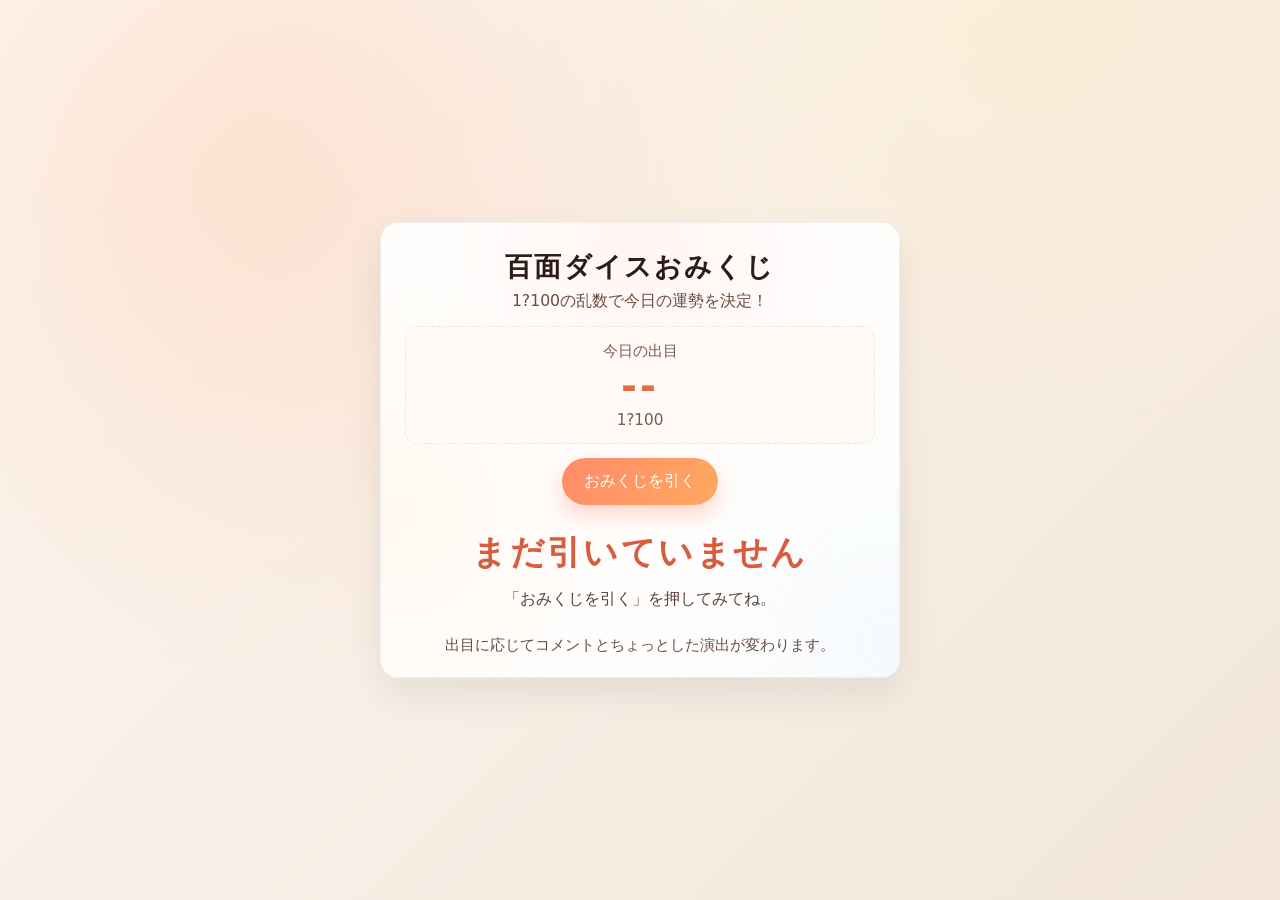
==== omikuji-dice.html @ e7899854 "百面ダイスみくじを追加" ====
<!DOCTYPE html>
<html lang="ja">
<head>
  <meta charset="UTF-8" />
  <meta name="viewport" content="width=device-width, initial-scale=1.0" />
  <title>百面ダイスおみくじ</title>
  <style>
    :root {
      font-family: "Hiragino Sans", "Noto Sans JP", system-ui, -apple-system, "Segoe UI", sans-serif;
      background: radial-gradient(circle at 20% 20%, rgba(255, 195, 160, 0.35), transparent 40%),
        radial-gradient(circle at 80% 0%, rgba(255, 235, 186, 0.3), transparent 40%),
        linear-gradient(135deg, #fdf7f1 0%, #f2e6da 100%);
      color: #2d1b15;
      min-height: 100vh;
    }

    * { box-sizing: border-box; }

    body {
      margin: 0;
      display: grid;
      place-items: center;
      min-height: 100vh;
      padding: 28px 14px;
    }

    .scene { position: relative; width: min(520px, 100%); }

    .card {
      position: relative;
      overflow: hidden;
      background: rgba(255, 255, 255, 0.92);
      border: 1px solid rgba(0, 0, 0, 0.06);
      border-radius: 18px;
      box-shadow: 0 16px 38px rgba(0, 0, 0, 0.08);
      padding: 26px 24px 22px;
      backdrop-filter: blur(6px);
      transition: transform 180ms ease, box-shadow 180ms ease;
    }

    .card::before {
      content: "";
      position: absolute;
      inset: -20% -10%;
      background: radial-gradient(circle at 50% 20%, rgba(255, 122, 122, 0.08), transparent 35%),
        radial-gradient(circle at 10% 60%, rgba(255, 191, 118, 0.1), transparent 35%),
        radial-gradient(circle at 90% 80%, rgba(124, 201, 255, 0.08), transparent 35%);
      z-index: 0;
      opacity: 0.9;
      transition: opacity 200ms ease;
    }

    header { position: relative; z-index: 1; text-align: center; margin-bottom: 12px; }

    h1 { margin: 0; font-size: 1.7rem; letter-spacing: 0.08em; }
    .subtitle { margin: 6px 0 0; font-size: 0.98rem; color: #6b4c3d; }

    .dice {
      position: relative;
      z-index: 1;
      display: grid;
      place-items: center;
      background: #fffaf6;
      border: 1px dashed rgba(0, 0, 0, 0.08);
      border-radius: 12px;
      padding: 14px 12px;
      margin: 14px 0;
    }

    .roll-number { font-size: 2.4rem; font-weight: 800; letter-spacing: 0.08em; color: #e56d43; margin: 2px 0; }
    .roll-label { margin: 0; color: #7a5a4c; font-size: 0.95rem; }

    .button-row { display: flex; justify-content: center; margin: 10px 0 14px; position: relative; z-index: 1; }

    button {
      padding: 13px 22px;
      font-size: 1rem;
      border: none;
      border-radius: 999px;
      cursor: pointer;
      color: #fff;
      background: linear-gradient(120deg, #ff8b6b, #ffa85f);
      box-shadow: 0 10px 22px rgba(255, 138, 107, 0.35);
      transition: transform 140ms ease, box-shadow 140ms ease, filter 140ms ease;
    }
    button:hover { transform: translateY(-1px); box-shadow: 0 12px 26px rgba(255, 138, 107, 0.4); filter: brightness(1.02); }
    button:active { transform: translateY(0); box-shadow: 0 5px 14px rgba(255, 138, 107, 0.32); }

    .result { position: relative; z-index: 1; text-align: center; margin-top: 10px; padding: 12px 10px 6px; }
    .fortune-name { font-size: 2.1rem; font-weight: 800; margin: 0; color: #d95c3f; letter-spacing: 0.07em; }
    .message { margin: 10px 0 0; font-size: 1rem; line-height: 1.6; color: #5b4034; min-height: 1.6em; }
    .note { position: relative; z-index: 1; margin: 18px 0 0; font-size: 0.92rem; color: #6b4c3d; text-align: center; }
    .meta { font-size: 0.82rem; color: #8a6f5a; margin-top: 6px; }

    .card.effect-extreme { box-shadow: 0 16px 38px rgba(255, 107, 107, 0.45), 0 0 0 1px rgba(255, 107, 107, 0.2); transform: translateY(-2px); animation: glow 1.4s ease-in-out; }
    .card.effect-extreme::before { opacity: 1; background: radial-gradient(circle at 50% 20%, rgba(255, 87, 134, 0.28), transparent 38%), radial-gradient(circle at 15% 70%, rgba(255, 207, 94, 0.24), transparent 42%), radial-gradient(circle at 85% 80%, rgba(154, 231, 255, 0.2), transparent 42%); }

    .card.effect-bright { box-shadow: 0 14px 30px rgba(255, 165, 79, 0.35), 0 0 0 1px rgba(255, 165, 79, 0.2); transform: translateY(-1px); animation: shimmer 1.4s ease-in-out; }
    .card.effect-gold { box-shadow: 0 14px 30px rgba(255, 202, 40, 0.3), 0 0 0 1px rgba(255, 202, 40, 0.2); animation: shimmer 1.6s ease-in-out; }
    .card.effect-bounce { animation: bounce 0.6s ease; }
    .card.effect-ripple::before { animation: ripple 1.8s ease-out; }
    .card.effect-wobble { animation: wobble 0.9s ease; }

    .particles { position: fixed; inset: 0; pointer-events: none; z-index: 2; overflow: hidden; }
    .particle { position: absolute; width: 10px; height: 10px; border-radius: 999px; background: var(--color, #ff9a76); opacity: 0; animation: pop 1s ease-out forwards; }

    @keyframes pop { 0% { transform: translate(-50%, -30%) scale(0.6); opacity: 0.95; } 60% { opacity: 0.9; } 100% { transform: translate(-50%, -160%) scale(0); opacity: 0; } }
    @keyframes glow { 0% { box-shadow: 0 16px 38px rgba(255, 107, 107, 0.2), 0 0 0 1px rgba(255, 107, 107, 0.1); } 50% { box-shadow: 0 16px 38px rgba(255, 107, 107, 0.52), 0 0 0 2px rgba(255, 107, 107, 0.24); } 100% { box-shadow: 0 16px 38px rgba(255, 107, 107, 0.2), 0 0 0 1px rgba(255, 107, 107, 0.1); } }
    @keyframes shimmer { 0% { filter: saturate(1); } 50% { filter: saturate(1.12); } 100% { filter: saturate(1); } }
    @keyframes bounce { 0% { transform: translateY(-2px) scale(0.98); } 60% { transform: translateY(2px) scale(1.02); } 100% { transform: translateY(0) scale(1); } }
    @keyframes ripple { 0% { opacity: 0.9; } 100% { opacity: 0.2; } }
    @keyframes wobble { 0% { transform: rotate(-1deg); } 25% { transform: rotate(1deg); } 50% { transform: rotate(-1deg); } 100% { transform: rotate(0deg); } }
  </style>
</head>
<body>
  <div class="scene">
    <main class="card" id="card">
      <header>
        <h1>百面ダイスおみくじ</h1>
        <p class="subtitle">1?100の乱数で今日の運勢を決定！</p>
      </header>

      <section class="dice">
        <p class="roll-label">今日の出目</p>
        <div class="roll-number" id="roll-number">--</div>
        <p class="roll-label">1?100</p>
      </section>

      <div class="button-row">
        <button id="draw">おみくじを引く</button>
      </div>

      <div class="result" id="result">
        <p class="fortune-name" id="fortune-name">まだ引いていません</p>
        <p class="message" id="fortune-message">「おみくじを引く」を押してみてね。</p>
      </div>

      <p class="note">出目に応じてコメントとちょっとした演出が変わります。</p>
    </main>
    <div class="particles" id="particles"></div>
  </div>

  <script>
    const fortunes = [
      { min: 1, max: 5, name: "エクストリーム吉", messages: [
        "今日はフルアクセル！思い切った挑戦が最高の景色を連れてくる。",
        "勢いが味方する日。直感を信じて飛び込めばドラマが待っている！",
        "まさに記念日。やりたかったことを全部始めても追い風が吹いてる。"
      ], effect: "extreme", color: "#ff4d7a", particles: 26 },
      { min: 6, max: 20, name: "素晴らしい吉", messages: [
        "周りが拍手してくれそうな好調さ。遠慮せずスポットライトへ。",
        "ひと工夫が金色に光る日。丁寧さが大きな成果に化けそう。",
        "運気は快晴。やりたいことリストに一気にチェックを入れよう。"
      ], effect: "bright", color: "#ffa542", particles: 18 },
      { min: 21, max: 30, name: "大吉", messages: [
        "穏やかにして最高。余裕ある判断が未来の褒美を作る。",
        "嬉しい偶然が重なる予感。肩の力を抜いて笑って過ごそう。",
        "小さなチャレンジが大きな自信に。楽しみながら一歩前へ。"
      ], effect: "gold", color: "#ffc833", particles: 16 },
      { min: 31, max: 50, name: "中吉", messages: [
        "ゆるやかな追い風。じっくり取り組めば結果はついてくる。",
        "会話にヒントあり。周りの声を拾うと次の一手が見える。",
        "段取りを整えると快適。準備に時間をかけて吉。"
      ], effect: "bounce", color: "#ff9a76", particles: 12 },
      { min: 51, max: 70, name: "小吉", messages: [
        "こまめな休憩が吉。リラックスが良い流れを呼び込みそう。",
        "いつもと違う道を選ぶと小さな発見が待っている。",
        "背伸びせず、マイペースで。静かな幸運が寄り添ってくる。"
      ], effect: "ripple", color: "#89c2ff", particles: 10 },
      { min: 71, max: 90, name: "どっちかというと吉", messages: [
        "気持ちの持ちようが大事。ポジティブ変換が運気を上げる鍵。",
        "結果より過程を楽しんで吉。寄り道からいいアイデアが生まれる。",
        "笑いが運を引き寄せる日。軽い冗談をひとつ用意しておこう。"
      ], effect: "wobble", color: "#6ecbba", particles: 8 },
      { min: 91, max: 95, name: "微吉", messages: [
        "今日は調整日。ゆっくり整えて明日にバトンを渡そう。",
        "深呼吸してペースダウン。静かな時間がエネルギー補給に。",
        "大切なのは無理しないこと。こまめな水分補給でリズムをキープ。"
      ], effect: "ripple", color: "#9aa0b9", particles: 6 },
      { min: 96, max: 100, name: "逆に吉", messages: [
        "うまくいかない時こそチャンスの裏側。柔軟にすり抜けよう。",
        "ネタに変えれば勝ち。転んでもタダでは起きない日。",
        "予想外を楽しめば吉。肩の力を抜いて、笑い飛ばそう。"
      ], effect: "wobble", color: "#b07dff", particles: 12 }
    ];

    const drawButton = document.getElementById("draw");
    const fortuneNameEl = document.getElementById("fortune-name");
    const fortuneMessageEl = document.getElementById("fortune-message");
    const rollNumberEl = document.getElementById("roll-number");
    const card = document.getElementById("card");
    const particleLayer = document.getElementById("particles");

    const effects = ["effect-extreme","effect-bright","effect-gold","effect-bounce","effect-ripple","effect-wobble"];

    function pickRandom(array) { return array[Math.floor(Math.random() * array.length)]; }

    function spawnParticles(color, count) {
      particleLayer.innerHTML = "";
      const rect = card.getBoundingClientRect();
      for (let i = 0; i < count; i += 1) {
        const dot = document.createElement("span");
        dot.className = "particle";
        dot.style.setProperty("--color", color);
        const x = rect.left + rect.width / 2 + (Math.random() - 0.5) * rect.width * 0.8;
        const y = rect.top + rect.height / 2 + (Math.random() - 0.2) * rect.height * 0.5;
        dot.style.left = `${x}px`;
        dot.style.top = `${y}px`;
        dot.style.transform = `translate(-50%, -50%) rotate(${Math.random() * 360}deg)`;
        dot.style.animationDelay = `${Math.random() * 0.2}s`;
        dot.style.width = `${8 + Math.random() * 10}px`;
        dot.style.height = dot.style.width;
        particleLayer.appendChild(dot);
        setTimeout(() => dot.remove(), 1100);
      }
    }

    function applyEffect(effectName) {
      effects.forEach((cls) => card.classList.remove(cls));
      if (effectName) card.classList.add(`effect-${effectName}`);
    }

    function rollDice() { return Math.floor(Math.random() * 100) + 1; }
    function findFortune(roll) { return fortunes.find((f) => roll >= f.min && roll <= f.max) ?? fortunes[fortunes.length - 1]; }

    function drawFortune() {
      const roll = rollDice();
      const fortune = findFortune(roll);
      const message = pickRandom(fortune.messages);

      rollNumberEl.textContent = roll.toString();
      fortuneNameEl.textContent = fortune.name;
      fortuneMessageEl.textContent = message;

      applyEffect(fortune.effect);
      spawnParticles(fortune.color, fortune.particles);
    }

    drawButton.addEventListener("click", drawFortune);
  </script>
</body>
</html>
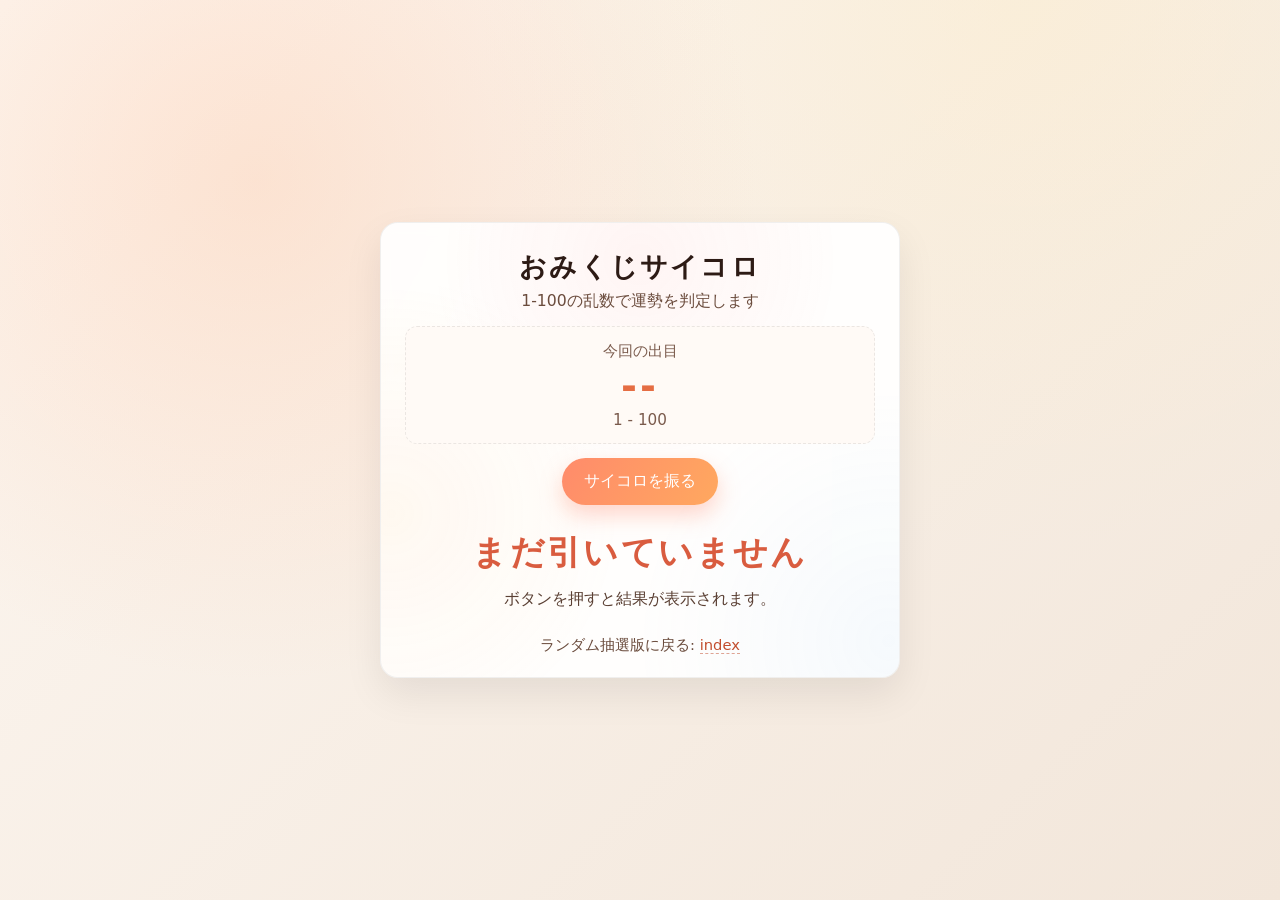
==== commit d857a325: "Refactor omikuji application: separate styles and scripts, enhance fortune logic, and improve UI ele" ====
--- a/omikuji-dice.html
+++ b/omikuji-dice.html
@@ -3,240 +3,40 @@
 <head>
   <meta charset="UTF-8" />
   <meta name="viewport" content="width=device-width, initial-scale=1.0" />
-  <title>百面ダイスおみくじ</title>
-  <style>
-    :root {
-      font-family: "Hiragino Sans", "Noto Sans JP", system-ui, -apple-system, "Segoe UI", sans-serif;
-      background: radial-gradient(circle at 20% 20%, rgba(255, 195, 160, 0.35), transparent 40%),
-        radial-gradient(circle at 80% 0%, rgba(255, 235, 186, 0.3), transparent 40%),
-        linear-gradient(135deg, #fdf7f1 0%, #f2e6da 100%);
-      color: #2d1b15;
-      min-height: 100vh;
-    }
-
-    * { box-sizing: border-box; }
-
-    body {
-      margin: 0;
-      display: grid;
-      place-items: center;
-      min-height: 100vh;
-      padding: 28px 14px;
-    }
-
-    .scene { position: relative; width: min(520px, 100%); }
-
-    .card {
-      position: relative;
-      overflow: hidden;
-      background: rgba(255, 255, 255, 0.92);
-      border: 1px solid rgba(0, 0, 0, 0.06);
-      border-radius: 18px;
-      box-shadow: 0 16px 38px rgba(0, 0, 0, 0.08);
-      padding: 26px 24px 22px;
-      backdrop-filter: blur(6px);
-      transition: transform 180ms ease, box-shadow 180ms ease;
-    }
-
-    .card::before {
-      content: "";
-      position: absolute;
-      inset: -20% -10%;
-      background: radial-gradient(circle at 50% 20%, rgba(255, 122, 122, 0.08), transparent 35%),
-        radial-gradient(circle at 10% 60%, rgba(255, 191, 118, 0.1), transparent 35%),
-        radial-gradient(circle at 90% 80%, rgba(124, 201, 255, 0.08), transparent 35%);
-      z-index: 0;
-      opacity: 0.9;
-      transition: opacity 200ms ease;
-    }
-
-    header { position: relative; z-index: 1; text-align: center; margin-bottom: 12px; }
-
-    h1 { margin: 0; font-size: 1.7rem; letter-spacing: 0.08em; }
-    .subtitle { margin: 6px 0 0; font-size: 0.98rem; color: #6b4c3d; }
-
-    .dice {
-      position: relative;
-      z-index: 1;
-      display: grid;
-      place-items: center;
-      background: #fffaf6;
-      border: 1px dashed rgba(0, 0, 0, 0.08);
-      border-radius: 12px;
-      padding: 14px 12px;
-      margin: 14px 0;
-    }
-
-    .roll-number { font-size: 2.4rem; font-weight: 800; letter-spacing: 0.08em; color: #e56d43; margin: 2px 0; }
-    .roll-label { margin: 0; color: #7a5a4c; font-size: 0.95rem; }
-
-    .button-row { display: flex; justify-content: center; margin: 10px 0 14px; position: relative; z-index: 1; }
-
-    button {
-      padding: 13px 22px;
-      font-size: 1rem;
-      border: none;
-      border-radius: 999px;
-      cursor: pointer;
-      color: #fff;
-      background: linear-gradient(120deg, #ff8b6b, #ffa85f);
-      box-shadow: 0 10px 22px rgba(255, 138, 107, 0.35);
-      transition: transform 140ms ease, box-shadow 140ms ease, filter 140ms ease;
-    }
-    button:hover { transform: translateY(-1px); box-shadow: 0 12px 26px rgba(255, 138, 107, 0.4); filter: brightness(1.02); }
-    button:active { transform: translateY(0); box-shadow: 0 5px 14px rgba(255, 138, 107, 0.32); }
-
-    .result { position: relative; z-index: 1; text-align: center; margin-top: 10px; padding: 12px 10px 6px; }
-    .fortune-name { font-size: 2.1rem; font-weight: 800; margin: 0; color: #d95c3f; letter-spacing: 0.07em; }
-    .message { margin: 10px 0 0; font-size: 1rem; line-height: 1.6; color: #5b4034; min-height: 1.6em; }
-    .note { position: relative; z-index: 1; margin: 18px 0 0; font-size: 0.92rem; color: #6b4c3d; text-align: center; }
-    .meta { font-size: 0.82rem; color: #8a6f5a; margin-top: 6px; }
-
-    .card.effect-extreme { box-shadow: 0 16px 38px rgba(255, 107, 107, 0.45), 0 0 0 1px rgba(255, 107, 107, 0.2); transform: translateY(-2px); animation: glow 1.4s ease-in-out; }
-    .card.effect-extreme::before { opacity: 1; background: radial-gradient(circle at 50% 20%, rgba(255, 87, 134, 0.28), transparent 38%), radial-gradient(circle at 15% 70%, rgba(255, 207, 94, 0.24), transparent 42%), radial-gradient(circle at 85% 80%, rgba(154, 231, 255, 0.2), transparent 42%); }
-
-    .card.effect-bright { box-shadow: 0 14px 30px rgba(255, 165, 79, 0.35), 0 0 0 1px rgba(255, 165, 79, 0.2); transform: translateY(-1px); animation: shimmer 1.4s ease-in-out; }
-    .card.effect-gold { box-shadow: 0 14px 30px rgba(255, 202, 40, 0.3), 0 0 0 1px rgba(255, 202, 40, 0.2); animation: shimmer 1.6s ease-in-out; }
-    .card.effect-bounce { animation: bounce 0.6s ease; }
-    .card.effect-ripple::before { animation: ripple 1.8s ease-out; }
-    .card.effect-wobble { animation: wobble 0.9s ease; }
-
-    .particles { position: fixed; inset: 0; pointer-events: none; z-index: 2; overflow: hidden; }
-    .particle { position: absolute; width: 10px; height: 10px; border-radius: 999px; background: var(--color, #ff9a76); opacity: 0; animation: pop 1s ease-out forwards; }
-
-    @keyframes pop { 0% { transform: translate(-50%, -30%) scale(0.6); opacity: 0.95; } 60% { opacity: 0.9; } 100% { transform: translate(-50%, -160%) scale(0); opacity: 0; } }
-    @keyframes glow { 0% { box-shadow: 0 16px 38px rgba(255, 107, 107, 0.2), 0 0 0 1px rgba(255, 107, 107, 0.1); } 50% { box-shadow: 0 16px 38px rgba(255, 107, 107, 0.52), 0 0 0 2px rgba(255, 107, 107, 0.24); } 100% { box-shadow: 0 16px 38px rgba(255, 107, 107, 0.2), 0 0 0 1px rgba(255, 107, 107, 0.1); } }
-    @keyframes shimmer { 0% { filter: saturate(1); } 50% { filter: saturate(1.12); } 100% { filter: saturate(1); } }
-    @keyframes bounce { 0% { transform: translateY(-2px) scale(0.98); } 60% { transform: translateY(2px) scale(1.02); } 100% { transform: translateY(0) scale(1); } }
-    @keyframes ripple { 0% { opacity: 0.9; } 100% { opacity: 0.2; } }
-    @keyframes wobble { 0% { transform: rotate(-1deg); } 25% { transform: rotate(1deg); } 50% { transform: rotate(-1deg); } 100% { transform: rotate(0deg); } }
-  </style>
+  <title>おみくじサイコロ</title>
+  <link rel="stylesheet" href="./styles.css" />
 </head>
 <body>
   <div class="scene">
     <main class="card" id="card">
       <header>
-        <h1>百面ダイスおみくじ</h1>
-        <p class="subtitle">1?100の乱数で今日の運勢を決定！</p>
+        <h1>おみくじサイコロ</h1>
+        <p class="subtitle">1-100の乱数で運勢を判定します</p>
       </header>
 
       <section class="dice">
-        <p class="roll-label">今日の出目</p>
+        <p class="roll-label">今回の出目</p>
         <div class="roll-number" id="roll-number">--</div>
-        <p class="roll-label">1?100</p>
+        <p class="roll-label">1 - 100</p>
       </section>
 
       <div class="button-row">
-        <button id="draw">おみくじを引く</button>
+        <button id="draw" type="button">サイコロを振る</button>
       </div>
 
-      <div class="result" id="result">
+      <div class="result">
         <p class="fortune-name" id="fortune-name">まだ引いていません</p>
-        <p class="message" id="fortune-message">「おみくじを引く」を押してみてね。</p>
+        <p class="message" id="fortune-message">ボタンを押すと結果が表示されます。</p>
       </div>
 
-      <p class="note">出目に応じてコメントとちょっとした演出が変わります。</p>
+      <p class="note">
+        ランダム抽選版に戻る:
+        <a class="inline-link" href="./index.html">index</a>
+      </p>
     </main>
     <div class="particles" id="particles"></div>
   </div>
 
-  <script>
-    const fortunes = [
-      { min: 1, max: 5, name: "エクストリーム吉", messages: [
-        "今日はフルアクセル！思い切った挑戦が最高の景色を連れてくる。",
-        "勢いが味方する日。直感を信じて飛び込めばドラマが待っている！",
-        "まさに記念日。やりたかったことを全部始めても追い風が吹いてる。"
-      ], effect: "extreme", color: "#ff4d7a", particles: 26 },
-      { min: 6, max: 20, name: "素晴らしい吉", messages: [
-        "周りが拍手してくれそうな好調さ。遠慮せずスポットライトへ。",
-        "ひと工夫が金色に光る日。丁寧さが大きな成果に化けそう。",
-        "運気は快晴。やりたいことリストに一気にチェックを入れよう。"
-      ], effect: "bright", color: "#ffa542", particles: 18 },
-      { min: 21, max: 30, name: "大吉", messages: [
-        "穏やかにして最高。余裕ある判断が未来の褒美を作る。",
-        "嬉しい偶然が重なる予感。肩の力を抜いて笑って過ごそう。",
-        "小さなチャレンジが大きな自信に。楽しみながら一歩前へ。"
-      ], effect: "gold", color: "#ffc833", particles: 16 },
-      { min: 31, max: 50, name: "中吉", messages: [
-        "ゆるやかな追い風。じっくり取り組めば結果はついてくる。",
-        "会話にヒントあり。周りの声を拾うと次の一手が見える。",
-        "段取りを整えると快適。準備に時間をかけて吉。"
-      ], effect: "bounce", color: "#ff9a76", particles: 12 },
-      { min: 51, max: 70, name: "小吉", messages: [
-        "こまめな休憩が吉。リラックスが良い流れを呼び込みそう。",
-        "いつもと違う道を選ぶと小さな発見が待っている。",
-        "背伸びせず、マイペースで。静かな幸運が寄り添ってくる。"
-      ], effect: "ripple", color: "#89c2ff", particles: 10 },
-      { min: 71, max: 90, name: "どっちかというと吉", messages: [
-        "気持ちの持ちようが大事。ポジティブ変換が運気を上げる鍵。",
-        "結果より過程を楽しんで吉。寄り道からいいアイデアが生まれる。",
-        "笑いが運を引き寄せる日。軽い冗談をひとつ用意しておこう。"
-      ], effect: "wobble", color: "#6ecbba", particles: 8 },
-      { min: 91, max: 95, name: "微吉", messages: [
-        "今日は調整日。ゆっくり整えて明日にバトンを渡そう。",
-        "深呼吸してペースダウン。静かな時間がエネルギー補給に。",
-        "大切なのは無理しないこと。こまめな水分補給でリズムをキープ。"
-      ], effect: "ripple", color: "#9aa0b9", particles: 6 },
-      { min: 96, max: 100, name: "逆に吉", messages: [
-        "うまくいかない時こそチャンスの裏側。柔軟にすり抜けよう。",
-        "ネタに変えれば勝ち。転んでもタダでは起きない日。",
-        "予想外を楽しめば吉。肩の力を抜いて、笑い飛ばそう。"
-      ], effect: "wobble", color: "#b07dff", particles: 12 }
-    ];
-
-    const drawButton = document.getElementById("draw");
-    const fortuneNameEl = document.getElementById("fortune-name");
-    const fortuneMessageEl = document.getElementById("fortune-message");
-    const rollNumberEl = document.getElementById("roll-number");
-    const card = document.getElementById("card");
-    const particleLayer = document.getElementById("particles");
-
-    const effects = ["effect-extreme","effect-bright","effect-gold","effect-bounce","effect-ripple","effect-wobble"];
-
-    function pickRandom(array) { return array[Math.floor(Math.random() * array.length)]; }
-
-    function spawnParticles(color, count) {
-      particleLayer.innerHTML = "";
-      const rect = card.getBoundingClientRect();
-      for (let i = 0; i < count; i += 1) {
-        const dot = document.createElement("span");
-        dot.className = "particle";
-        dot.style.setProperty("--color", color);
-        const x = rect.left + rect.width / 2 + (Math.random() - 0.5) * rect.width * 0.8;
-        const y = rect.top + rect.height / 2 + (Math.random() - 0.2) * rect.height * 0.5;
-        dot.style.left = `${x}px`;
-        dot.style.top = `${y}px`;
-        dot.style.transform = `translate(-50%, -50%) rotate(${Math.random() * 360}deg)`;
-        dot.style.animationDelay = `${Math.random() * 0.2}s`;
-        dot.style.width = `${8 + Math.random() * 10}px`;
-        dot.style.height = dot.style.width;
-        particleLayer.appendChild(dot);
-        setTimeout(() => dot.remove(), 1100);
-      }
-    }
-
-    function applyEffect(effectName) {
-      effects.forEach((cls) => card.classList.remove(cls));
-      if (effectName) card.classList.add(`effect-${effectName}`);
-    }
-
-    function rollDice() { return Math.floor(Math.random() * 100) + 1; }
-    function findFortune(roll) { return fortunes.find((f) => roll >= f.min && roll <= f.max) ?? fortunes[fortunes.length - 1]; }
-
-    function drawFortune() {
-      const roll = rollDice();
-      const fortune = findFortune(roll);
-      const message = pickRandom(fortune.messages);
-
-      rollNumberEl.textContent = roll.toString();
-      fortuneNameEl.textContent = fortune.name;
-      fortuneMessageEl.textContent = message;
-
-      applyEffect(fortune.effect);
-      spawnParticles(fortune.color, fortune.particles);
-    }
-
-    drawButton.addEventListener("click", drawFortune);
-  </script>
+  <script src="./omikuji-dice.js"></script>
 </body>
 </html>
--- a/styles.css
+++ b/styles.css
@@ -0,0 +1,299 @@
+:root {
+  font-family: "Hiragino Sans", "Noto Sans JP", system-ui, -apple-system, "Segoe UI", sans-serif;
+  background:
+    radial-gradient(circle at 20% 20%, rgba(255, 195, 160, 0.35), transparent 40%),
+    radial-gradient(circle at 80% 0%, rgba(255, 235, 186, 0.3), transparent 40%),
+    linear-gradient(135deg, #fdf7f1 0%, #f2e6da 100%);
+  color: #2d1b15;
+  min-height: 100vh;
+}
+
+* {
+  box-sizing: border-box;
+}
+
+body {
+  margin: 0;
+  display: grid;
+  place-items: center;
+  min-height: 100vh;
+  padding: 28px 14px;
+}
+
+.scene {
+  position: relative;
+  width: min(520px, 100%);
+}
+
+.card {
+  position: relative;
+  overflow: hidden;
+  background: rgba(255, 255, 255, 0.92);
+  border: 1px solid rgba(0, 0, 0, 0.06);
+  border-radius: 18px;
+  box-shadow: 0 16px 38px rgba(0, 0, 0, 0.08);
+  padding: 26px 24px 22px;
+  backdrop-filter: blur(6px);
+  transition: transform 180ms ease, box-shadow 180ms ease;
+}
+
+.card::before {
+  content: "";
+  position: absolute;
+  inset: -20% -10%;
+  background:
+    radial-gradient(circle at 50% 20%, rgba(255, 122, 122, 0.08), transparent 35%),
+    radial-gradient(circle at 10% 60%, rgba(255, 191, 118, 0.1), transparent 35%),
+    radial-gradient(circle at 90% 80%, rgba(124, 201, 255, 0.08), transparent 35%);
+  z-index: 0;
+  opacity: 0.9;
+  transition: opacity 200ms ease;
+}
+
+header {
+  position: relative;
+  z-index: 1;
+  text-align: center;
+  margin-bottom: 12px;
+}
+
+h1 {
+  margin: 0;
+  font-size: 1.7rem;
+  letter-spacing: 0.08em;
+}
+
+.subtitle {
+  margin: 6px 0 0;
+  font-size: 0.98rem;
+  color: #6b4c3d;
+}
+
+.dice {
+  position: relative;
+  z-index: 1;
+  display: grid;
+  place-items: center;
+  background: #fffaf6;
+  border: 1px dashed rgba(0, 0, 0, 0.08);
+  border-radius: 12px;
+  padding: 14px 12px;
+  margin: 14px 0;
+}
+
+.roll-number {
+  font-size: 2.4rem;
+  font-weight: 800;
+  letter-spacing: 0.08em;
+  color: #e56d43;
+  margin: 2px 0;
+}
+
+.roll-label {
+  margin: 0;
+  color: #7a5a4c;
+  font-size: 0.95rem;
+}
+
+.button-row {
+  display: flex;
+  justify-content: center;
+  margin: 10px 0 14px;
+  position: relative;
+  z-index: 1;
+}
+
+button {
+  padding: 13px 22px;
+  font-size: 1rem;
+  border: none;
+  border-radius: 999px;
+  cursor: pointer;
+  color: #fff;
+  background: linear-gradient(120deg, #ff8b6b, #ffa85f);
+  box-shadow: 0 10px 22px rgba(255, 138, 107, 0.35);
+  transition: transform 140ms ease, box-shadow 140ms ease, filter 140ms ease;
+}
+
+button:hover {
+  transform: translateY(-1px);
+  box-shadow: 0 12px 26px rgba(255, 138, 107, 0.4);
+  filter: brightness(1.02);
+}
+
+button:active {
+  transform: translateY(0);
+  box-shadow: 0 5px 14px rgba(255, 138, 107, 0.32);
+}
+
+.result {
+  position: relative;
+  z-index: 1;
+  text-align: center;
+  margin-top: 10px;
+  padding: 12px 10px 6px;
+}
+
+.fortune-name {
+  font-size: 2.1rem;
+  font-weight: 800;
+  margin: 0;
+  color: #d95c3f;
+  letter-spacing: 0.07em;
+}
+
+.message {
+  margin: 10px 0 0;
+  font-size: 1rem;
+  line-height: 1.6;
+  color: #5b4034;
+  min-height: 1.6em;
+}
+
+.note {
+  position: relative;
+  z-index: 1;
+  margin: 18px 0 0;
+  font-size: 0.92rem;
+  color: #6b4c3d;
+  text-align: center;
+}
+
+.inline-link {
+  color: #c24d2d;
+  text-decoration: none;
+  border-bottom: 1px dashed rgba(194, 77, 45, 0.5);
+}
+
+.inline-link:hover {
+  color: #9f3a1d;
+}
+
+.card.effect-extreme {
+  box-shadow: 0 16px 38px rgba(255, 107, 107, 0.45), 0 0 0 1px rgba(255, 107, 107, 0.2);
+  transform: translateY(-2px);
+  animation: glow 1.4s ease-in-out;
+}
+
+.card.effect-extreme::before {
+  opacity: 1;
+  background:
+    radial-gradient(circle at 50% 20%, rgba(255, 87, 134, 0.28), transparent 38%),
+    radial-gradient(circle at 15% 70%, rgba(255, 207, 94, 0.24), transparent 42%),
+    radial-gradient(circle at 85% 80%, rgba(154, 231, 255, 0.2), transparent 42%);
+}
+
+.card.effect-bright {
+  box-shadow: 0 14px 30px rgba(255, 165, 79, 0.35), 0 0 0 1px rgba(255, 165, 79, 0.2);
+  transform: translateY(-1px);
+  animation: shimmer 1.4s ease-in-out;
+}
+
+.card.effect-gold {
+  box-shadow: 0 14px 30px rgba(255, 202, 40, 0.3), 0 0 0 1px rgba(255, 202, 40, 0.2);
+  animation: shimmer 1.6s ease-in-out;
+}
+
+.card.effect-bounce {
+  animation: bounce 0.6s ease;
+}
+
+.card.effect-ripple::before {
+  animation: ripple 1.8s ease-out;
+}
+
+.card.effect-wobble {
+  animation: wobble 0.9s ease;
+}
+
+.particles {
+  position: fixed;
+  inset: 0;
+  pointer-events: none;
+  z-index: 2;
+  overflow: hidden;
+}
+
+.particle {
+  position: absolute;
+  width: 10px;
+  height: 10px;
+  border-radius: 999px;
+  background: var(--color, #ff9a76);
+  opacity: 0;
+  animation: pop 1s ease-out forwards;
+}
+
+@keyframes pop {
+  0% {
+    transform: translate(-50%, -30%) scale(0.6);
+    opacity: 0.95;
+  }
+  60% {
+    opacity: 0.9;
+  }
+  100% {
+    transform: translate(-50%, -160%) scale(0);
+    opacity: 0;
+  }
+}
+
+@keyframes glow {
+  0% {
+    box-shadow: 0 16px 38px rgba(255, 107, 107, 0.2), 0 0 0 1px rgba(255, 107, 107, 0.1);
+  }
+  50% {
+    box-shadow: 0 16px 38px rgba(255, 107, 107, 0.52), 0 0 0 2px rgba(255, 107, 107, 0.24);
+  }
+  100% {
+    box-shadow: 0 16px 38px rgba(255, 107, 107, 0.2), 0 0 0 1px rgba(255, 107, 107, 0.1);
+  }
+}
+
+@keyframes shimmer {
+  0% {
+    filter: saturate(1);
+  }
+  50% {
+    filter: saturate(1.12);
+  }
+  100% {
+    filter: saturate(1);
+  }
+}
+
+@keyframes bounce {
+  0% {
+    transform: translateY(-2px) scale(0.98);
+  }
+  60% {
+    transform: translateY(2px) scale(1.02);
+  }
+  100% {
+    transform: translateY(0) scale(1);
+  }
+}
+
+@keyframes ripple {
+  0% {
+    opacity: 0.9;
+  }
+  100% {
+    opacity: 0.2;
+  }
+}
+
+@keyframes wobble {
+  0% {
+    transform: rotate(-1deg);
+  }
+  25% {
+    transform: rotate(1deg);
+  }
+  50% {
+    transform: rotate(-1deg);
+  }
+  100% {
+    transform: rotate(0deg);
+  }
+}
